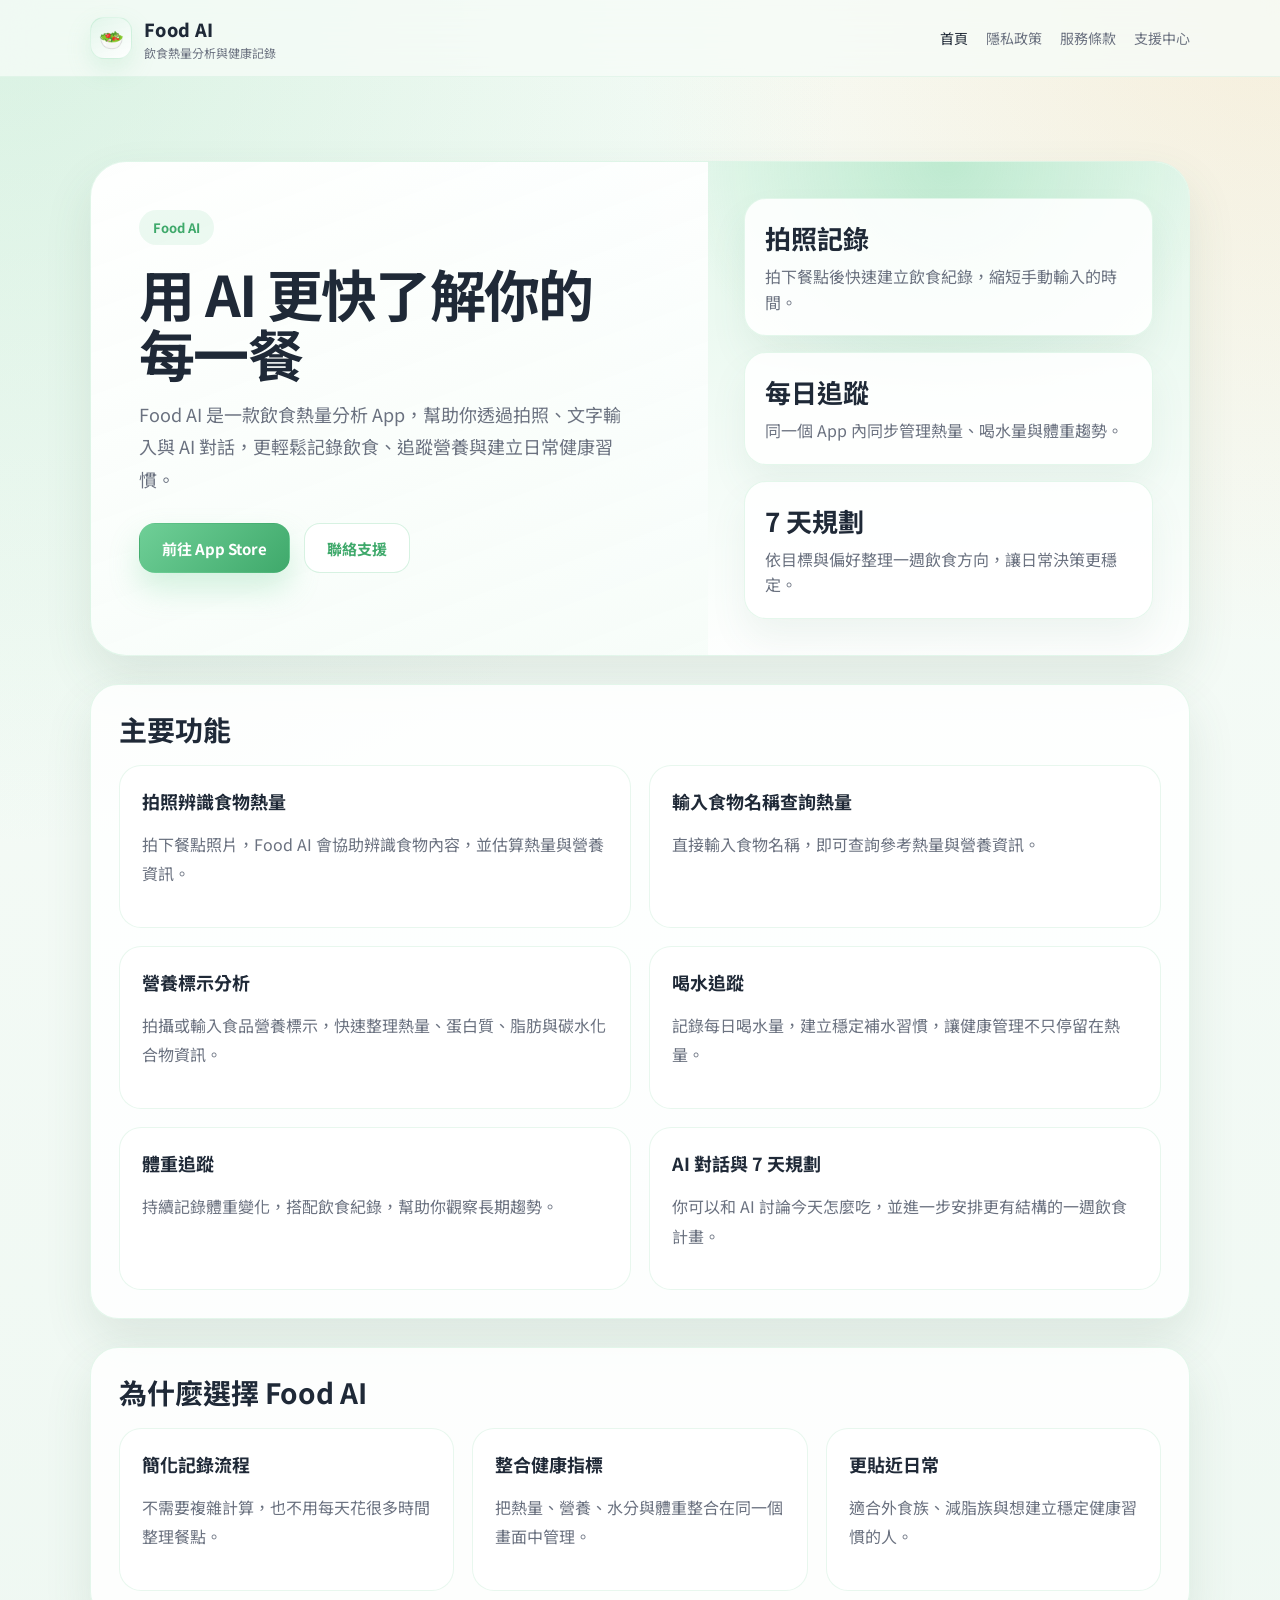
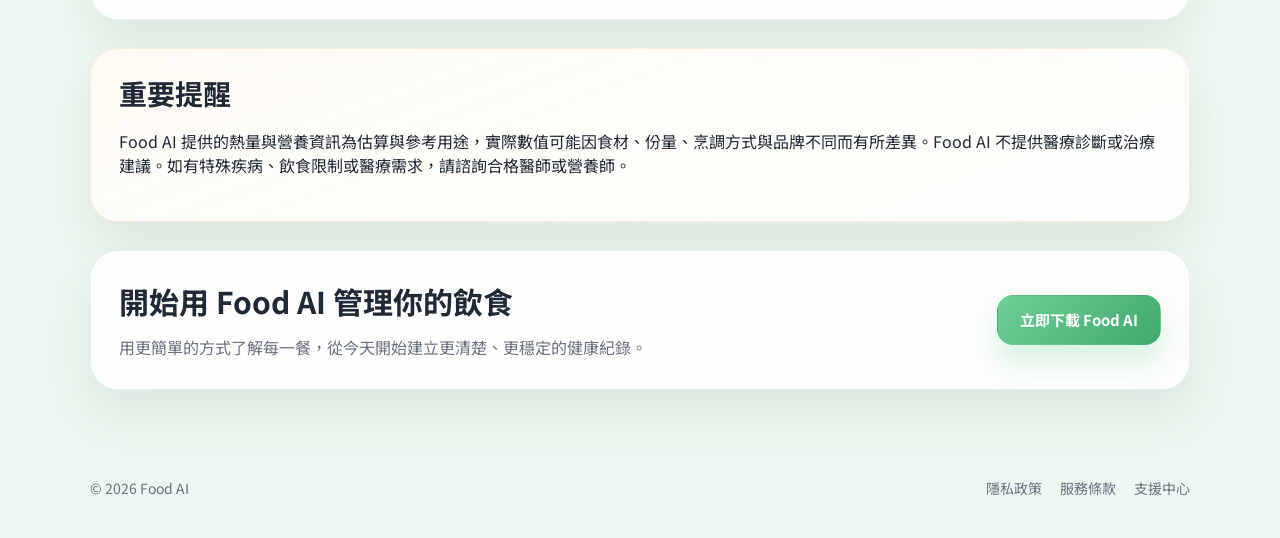
==== index.html @ 4ee3cf08 "Add initial Food AI site pages with support contact" ====
<!DOCTYPE html>
<html lang="zh-Hant">
  <head>
    <meta charset="UTF-8" />
    <meta name="viewport" content="width=device-width, initial-scale=1.0" />
    <title>Food AI | 用 AI 更快了解你的每一餐</title>
    <meta
      name="description"
      content="Food AI 幫你透過拍照、文字輸入與 AI 對話，更快記錄飲食、追蹤熱量、營養、水分與體重。"
    />
    <link rel="preconnect" href="https://fonts.googleapis.com" />
    <link rel="preconnect" href="https://fonts.gstatic.com" crossorigin />
    <link
      href="https://fonts.googleapis.com/css2?family=Noto+Sans+TC:wght@400;500;700;800&display=swap"
      rel="stylesheet"
    />
    <link rel="stylesheet" href="./styles.css" />
  </head>
  <body>
    <div class="site-shell">
      <header class="topbar">
        <div class="topbar-inner">
          <a class="brand" href="./index.html">
            <span class="brand-mark">🥗</span>
            <span class="brand-copy">
              <span class="brand-title">Food AI</span>
              <span class="brand-subtitle">飲食熱量分析與健康記錄</span>
            </span>
          </a>
          <nav class="nav">
            <a class="active" href="./index.html">首頁</a>
            <a href="./privacy.html">隱私政策</a>
            <a href="./terms.html">服務條款</a>
            <a href="./support.html">支援中心</a>
          </nav>
        </div>
      </header>

      <main class="page-main">
        <section class="section hero">
          <div class="hero-card">
            <div class="hero-copy">
              <span class="eyebrow">Food AI</span>
              <h1>用 AI 更快了解你的每一餐</h1>
              <p class="lead">
                Food AI 是一款飲食熱量分析 App，幫助你透過拍照、文字輸入與 AI
                對話，更輕鬆記錄飲食、追蹤營養與建立日常健康習慣。
              </p>
              <div class="hero-actions">
                <a class="button button-primary" href="#"
                  >前往 App Store</a
                >
                <a class="button button-secondary" href="./support.html">聯絡支援</a>
              </div>
            </div>
            <div class="hero-side">
              <div class="stat-stack">
                <div class="stat-card">
                  <strong>拍照記錄</strong>
                  <span>拍下餐點後快速建立飲食紀錄，縮短手動輸入的時間。</span>
                </div>
                <div class="stat-card">
                  <strong>每日追蹤</strong>
                  <span>同一個 App 內同步管理熱量、喝水量與體重趨勢。</span>
                </div>
                <div class="stat-card">
                  <strong>7 天規劃</strong>
                  <span>依目標與偏好整理一週飲食方向，讓日常決策更穩定。</span>
                </div>
              </div>
            </div>
          </div>
        </section>

        <section class="section">
          <div class="section-card">
            <h2 class="section-heading">主要功能</h2>
            <div class="grid grid-features">
              <article class="feature-card">
                <h3>拍照辨識食物熱量</h3>
                <p>拍下餐點照片，Food AI 會協助辨識食物內容，並估算熱量與營養資訊。</p>
              </article>
              <article class="feature-card">
                <h3>輸入食物名稱查詢熱量</h3>
                <p>直接輸入食物名稱，即可查詢參考熱量與營養資訊。</p>
              </article>
              <article class="feature-card">
                <h3>營養標示分析</h3>
                <p>拍攝或輸入食品營養標示，快速整理熱量、蛋白質、脂肪與碳水化合物資訊。</p>
              </article>
              <article class="feature-card">
                <h3>喝水追蹤</h3>
                <p>記錄每日喝水量，建立穩定補水習慣，讓健康管理不只停留在熱量。</p>
              </article>
              <article class="feature-card">
                <h3>體重追蹤</h3>
                <p>持續記錄體重變化，搭配飲食紀錄，幫助你觀察長期趨勢。</p>
              </article>
              <article class="feature-card">
                <h3>AI 對話與 7 天規劃</h3>
                <p>你可以和 AI 討論今天怎麼吃，並進一步安排更有結構的一週飲食計畫。</p>
              </article>
            </div>
          </div>
        </section>

        <section class="section">
          <div class="section-card">
            <h2 class="section-heading">為什麼選擇 Food AI</h2>
            <div class="grid grid-highlights">
              <article class="highlight-card">
                <h3>簡化記錄流程</h3>
                <p>不需要複雜計算，也不用每天花很多時間整理餐點。</p>
              </article>
              <article class="highlight-card">
                <h3>整合健康指標</h3>
                <p>把熱量、營養、水分與體重整合在同一個畫面中管理。</p>
              </article>
              <article class="highlight-card">
                <h3>更貼近日常</h3>
                <p>適合外食族、減脂族與想建立穩定健康習慣的人。</p>
              </article>
            </div>
          </div>
        </section>

        <section class="section">
          <div class="section-card note-card">
            <h2 class="section-heading">重要提醒</h2>
            <p>
              Food AI
              提供的熱量與營養資訊為估算與參考用途，實際數值可能因食材、份量、烹調方式與品牌不同而有所差異。Food
              AI 不提供醫療診斷或治療建議。如有特殊疾病、飲食限制或醫療需求，請諮詢合格醫師或營養師。
            </p>
          </div>
        </section>

        <section class="section">
          <div class="section-card cta-card">
            <div class="cta-copy">
              <h2>開始用 Food AI 管理你的飲食</h2>
              <p>用更簡單的方式了解每一餐，從今天開始建立更清楚、更穩定的健康紀錄。</p>
            </div>
            <a class="button button-primary" href="#"
              >立即下載 Food AI</a
            >
          </div>
        </section>
      </main>

      <footer class="footer">
        <div class="footer-inner">
          <div>© 2026 Food AI</div>
          <div class="footer-links">
            <a href="./privacy.html">隱私政策</a>
            <a href="./terms.html">服務條款</a>
            <a href="./support.html">支援中心</a>
          </div>
        </div>
      </footer>
    </div>
  </body>
</html>
---- styles.css ----
:root {
  --bg: #f5faf7;
  --surface: rgba(255, 255, 255, 0.86);
  --surface-strong: #ffffff;
  --text: #1f2937;
  --muted: #6b7280;
  --line: rgba(111, 207, 151, 0.24);
  --primary: #6fcf97;
  --primary-deep: #3fa96b;
  --primary-soft: #dff5e7;
  --accent: #f2b35d;
  --shadow: 0 22px 48px rgba(64, 108, 85, 0.12);
  --radius-lg: 28px;
  --radius-md: 18px;
  --radius-sm: 12px;
  --max-width: 1100px;
}

* {
  box-sizing: border-box;
}

html {
  scroll-behavior: smooth;
}

body {
  margin: 0;
  color: var(--text);
  font-family: "Noto Sans TC", "PingFang TC", "Microsoft JhengHei", sans-serif;
  background:
    radial-gradient(circle at top left, rgba(111, 207, 151, 0.22), transparent 34%),
    radial-gradient(circle at top right, rgba(242, 179, 93, 0.18), transparent 26%),
    linear-gradient(180deg, #f7fcf8 0%, #edf7f1 100%);
}

a {
  color: inherit;
  text-decoration: none;
}

img {
  max-width: 100%;
}

.site-shell {
  min-height: 100vh;
}

.topbar {
  position: sticky;
  top: 0;
  z-index: 10;
  backdrop-filter: blur(18px);
  background: rgba(247, 252, 248, 0.78);
  border-bottom: 1px solid rgba(111, 207, 151, 0.12);
}

.topbar-inner,
.section,
.footer-inner {
  width: min(calc(100% - 32px), var(--max-width));
  margin: 0 auto;
}

.topbar-inner {
  display: flex;
  align-items: center;
  justify-content: space-between;
  gap: 20px;
  min-height: 76px;
}

.brand {
  display: inline-flex;
  align-items: center;
  gap: 12px;
}

.brand-mark {
  width: 42px;
  height: 42px;
  border-radius: 14px;
  display: grid;
  place-items: center;
  background:
    linear-gradient(145deg, rgba(111, 207, 151, 0.2), rgba(255, 255, 255, 0.95)),
    var(--surface-strong);
  border: 1px solid rgba(111, 207, 151, 0.2);
  box-shadow: 0 10px 24px rgba(111, 207, 151, 0.18);
  font-size: 20px;
}

.brand-copy {
  display: flex;
  flex-direction: column;
  gap: 2px;
}

.brand-title {
  font-size: 18px;
  font-weight: 800;
  letter-spacing: 0.02em;
}

.brand-subtitle {
  font-size: 12px;
  color: var(--muted);
}

.nav {
  display: flex;
  align-items: center;
  gap: 18px;
  flex-wrap: wrap;
}

.nav a {
  font-size: 14px;
  color: var(--muted);
}

.nav a.active,
.nav a:hover {
  color: var(--text);
}

.page-main {
  padding: 40px 0 64px;
}

.hero {
  padding-top: 16px;
}

.hero-card {
  display: grid;
  grid-template-columns: 1.1fr 0.9fr;
  gap: 28px;
  background: linear-gradient(160deg, rgba(255, 255, 255, 0.96), rgba(245, 252, 248, 0.88));
  border: 1px solid rgba(111, 207, 151, 0.18);
  border-radius: 36px;
  box-shadow: var(--shadow);
  overflow: hidden;
}

.hero-copy {
  padding: 48px 48px 44px;
}

.eyebrow {
  display: inline-flex;
  align-items: center;
  gap: 8px;
  padding: 8px 14px;
  border-radius: 999px;
  background: rgba(111, 207, 151, 0.12);
  color: var(--primary-deep);
  font-size: 13px;
  font-weight: 700;
}

.hero h1,
.page-title {
  margin: 18px 0 14px;
  font-size: clamp(36px, 5vw, 56px);
  line-height: 1.08;
  letter-spacing: -0.03em;
}

.hero p.lead,
.page-subtitle {
  margin: 0;
  font-size: 18px;
  line-height: 1.8;
  color: var(--muted);
}

.hero-actions {
  margin-top: 28px;
  display: flex;
  flex-wrap: wrap;
  gap: 14px;
}

.button {
  display: inline-flex;
  align-items: center;
  justify-content: center;
  gap: 8px;
  min-height: 50px;
  padding: 0 22px;
  border-radius: 16px;
  font-size: 15px;
  font-weight: 700;
  border: 1px solid transparent;
  transition: transform 0.18s ease, box-shadow 0.18s ease, border-color 0.18s ease;
}

.button:hover {
  transform: translateY(-1px);
}

.button-primary {
  color: #fff;
  background: linear-gradient(135deg, var(--primary), var(--primary-deep));
  box-shadow: 0 16px 30px rgba(111, 207, 151, 0.28);
}

.button-secondary {
  color: var(--primary-deep);
  background: rgba(255, 255, 255, 0.9);
  border-color: rgba(111, 207, 151, 0.28);
}

.hero-side {
  position: relative;
  min-height: 100%;
  padding: 36px;
  background:
    radial-gradient(circle at top, rgba(111, 207, 151, 0.32), transparent 48%),
    linear-gradient(180deg, rgba(225, 246, 233, 0.92), rgba(255, 255, 255, 0.8));
}

.stat-stack {
  display: grid;
  gap: 16px;
  height: 100%;
  align-content: center;
}

.stat-card {
  background: rgba(255, 255, 255, 0.88);
  border: 1px solid rgba(111, 207, 151, 0.18);
  border-radius: 22px;
  padding: 20px;
  box-shadow: 0 20px 36px rgba(79, 124, 98, 0.08);
}

.stat-card strong {
  display: block;
  font-size: 26px;
  margin-bottom: 8px;
}

.stat-card span {
  display: block;
  color: var(--muted);
  line-height: 1.6;
}

.section {
  margin-top: 28px;
}

.section-card,
.content-card {
  padding: 28px;
  border-radius: var(--radius-lg);
  background: rgba(255, 255, 255, 0.84);
  border: 1px solid rgba(111, 207, 151, 0.18);
  box-shadow: var(--shadow);
}

.section-heading {
  margin: 0 0 18px;
  font-size: 28px;
  line-height: 1.2;
}

.grid {
  display: grid;
  gap: 18px;
}

.grid-features {
  grid-template-columns: repeat(2, minmax(0, 1fr));
}

.grid-highlights {
  grid-template-columns: repeat(3, minmax(0, 1fr));
}

.feature-card,
.highlight-card {
  padding: 22px;
  background: rgba(255, 255, 255, 0.9);
  border: 1px solid rgba(111, 207, 151, 0.16);
  border-radius: 22px;
}

.feature-card h3,
.highlight-card h3 {
  margin: 0 0 10px;
  font-size: 18px;
}

.feature-card p,
.highlight-card p,
.content-card p,
.content-card li {
  color: var(--muted);
  line-height: 1.85;
}

.note-card {
  background: linear-gradient(160deg, rgba(255, 251, 244, 0.96), rgba(255, 255, 255, 0.88));
  border-color: rgba(242, 179, 93, 0.2);
}

.cta-card {
  display: flex;
  align-items: center;
  justify-content: space-between;
  gap: 20px;
}

.cta-copy h2 {
  margin: 0 0 10px;
  font-size: 30px;
}

.cta-copy p {
  margin: 0;
  color: var(--muted);
  line-height: 1.8;
}

.page-header {
  padding: 8px 0 6px;
}

.content-card h2 {
  margin: 0 0 12px;
  font-size: 24px;
}

.content-card h3 {
  margin: 26px 0 8px;
  font-size: 18px;
}

.content-card ul,
.content-card ol {
  margin: 0;
  padding-left: 22px;
}

.contact-list {
  display: grid;
  gap: 12px;
  margin-top: 16px;
}

.contact-item {
  padding: 18px 20px;
  border-radius: 18px;
  background: rgba(111, 207, 151, 0.08);
  border: 1px solid rgba(111, 207, 151, 0.16);
}

.faq-item + .faq-item {
  margin-top: 24px;
  padding-top: 24px;
  border-top: 1px solid rgba(111, 207, 151, 0.14);
}

.footer {
  padding: 24px 0 40px;
}

.footer-inner {
  display: flex;
  align-items: center;
  justify-content: space-between;
  gap: 18px;
  color: var(--muted);
  font-size: 14px;
}

.footer-links {
  display: flex;
  gap: 18px;
  flex-wrap: wrap;
}

@media (max-width: 900px) {
  .hero-card,
  .grid-highlights,
  .cta-card {
    grid-template-columns: 1fr;
  }

  .hero-copy,
  .hero-side {
    padding: 32px 24px;
  }

  .cta-card {
    align-items: flex-start;
  }
}

@media (max-width: 720px) {
  .topbar-inner {
    min-height: 72px;
    align-items: flex-start;
    padding-top: 14px;
    padding-bottom: 14px;
    flex-direction: column;
  }

  .nav {
    gap: 14px;
  }

  .grid-features {
    grid-template-columns: 1fr;
  }

  .section-card,
  .content-card {
    padding: 22px;
    border-radius: 24px;
  }

  .hero h1,
  .page-title {
    font-size: 34px;
  }

  .hero p.lead,
  .page-subtitle {
    font-size: 16px;
  }

  .footer-inner {
    flex-direction: column;
    align-items: flex-start;
  }
}
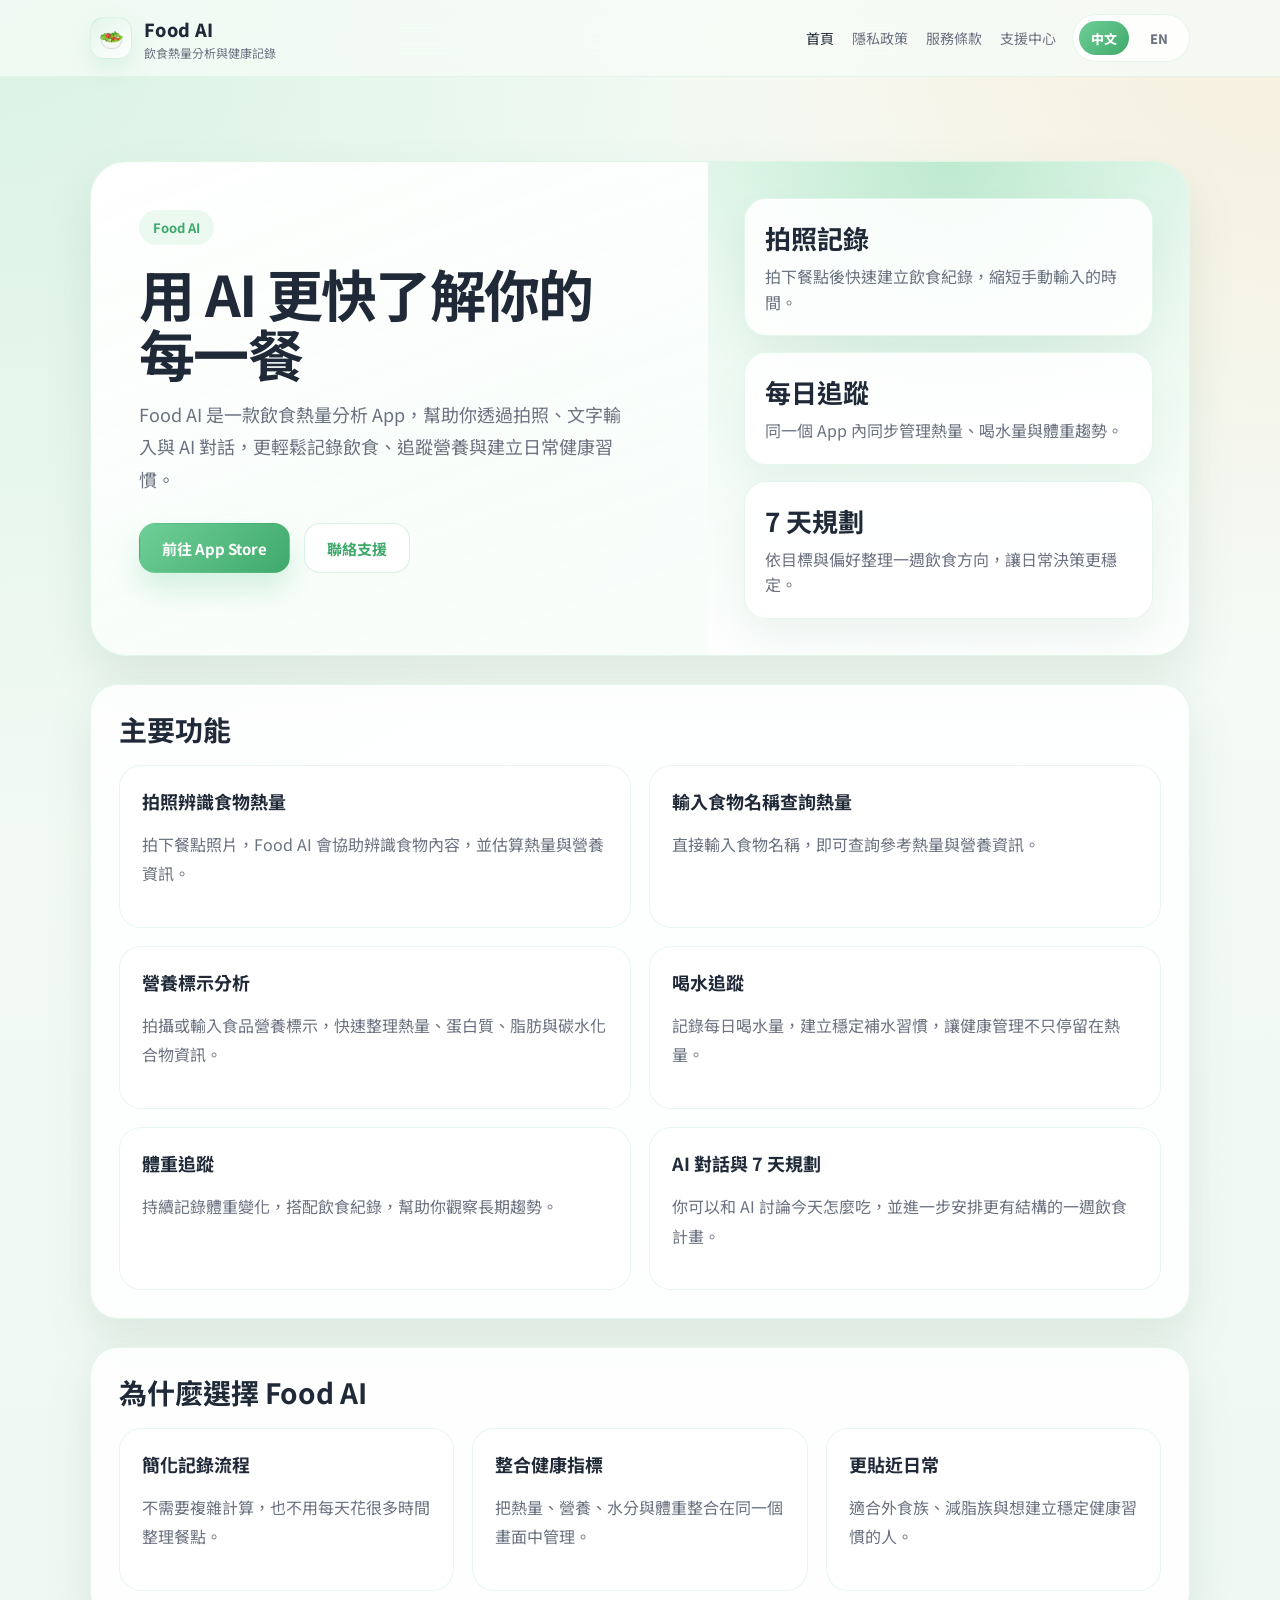
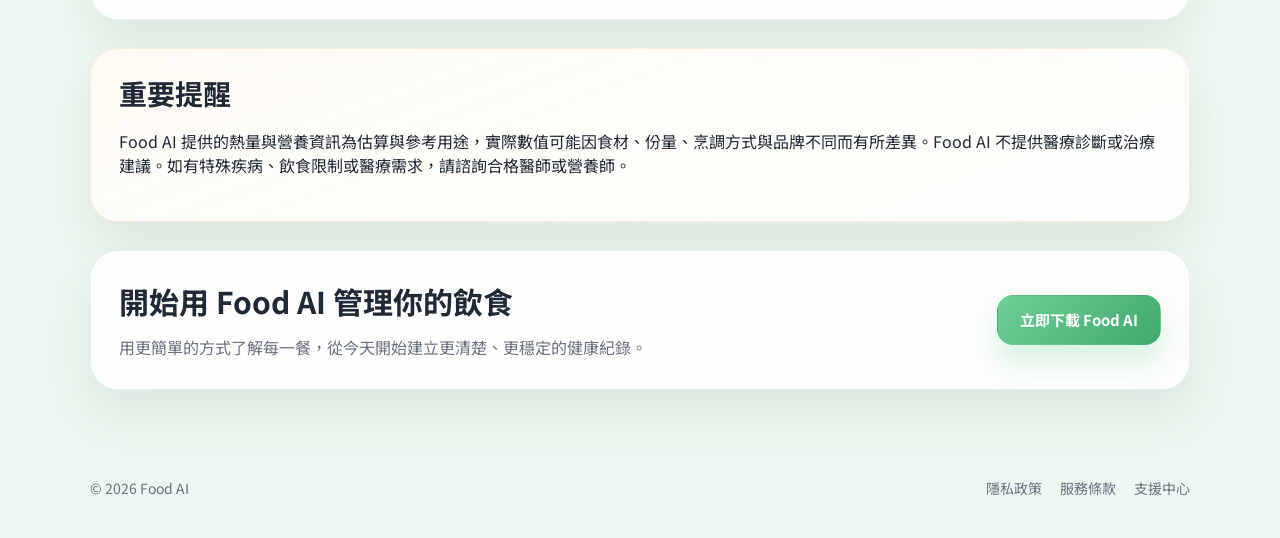
==== commit dde874b1: "Add bilingual website skeleton for Chinese and English" ====
--- a/index.html
+++ b/index.html
@@ -27,12 +27,18 @@
               <span class="brand-subtitle">飲食熱量分析與健康記錄</span>
             </span>
           </a>
-          <nav class="nav">
-            <a class="active" href="./index.html">首頁</a>
-            <a href="./privacy.html">隱私政策</a>
-            <a href="./terms.html">服務條款</a>
-            <a href="./support.html">支援中心</a>
-          </nav>
+          <div class="topbar-right">
+            <nav class="nav">
+              <a class="active" href="./index.html">首頁</a>
+              <a href="./privacy.html">隱私政策</a>
+              <a href="./terms.html">服務條款</a>
+              <a href="./support.html">支援中心</a>
+            </nav>
+            <div class="lang-switch" aria-label="Language switcher">
+              <a class="active" href="./index.html">中文</a>
+              <a href="./en/index.html">EN</a>
+            </div>
+          </div>
         </div>
       </header>
 
--- a/styles.css
+++ b/styles.css
@@ -9,6 +9,7 @@
   --primary-deep: #3fa96b;
   --primary-soft: #dff5e7;
   --accent: #f2b35d;
+  --accent-soft: #fff5e6;
   --shadow: 0 22px 48px rgba(64, 108, 85, 0.12);
   --radius-lg: 28px;
   --radius-md: 18px;
@@ -50,7 +51,7 @@
 .topbar {
   position: sticky;
   top: 0;
-  z-index: 10;
+  z-index: 20;
   backdrop-filter: blur(18px);
   background: rgba(247, 252, 248, 0.78);
   border-bottom: 1px solid rgba(111, 207, 151, 0.12);
@@ -115,6 +116,14 @@
   flex-wrap: wrap;
 }
 
+.topbar-right {
+  display: flex;
+  align-items: center;
+  gap: 16px;
+  flex-wrap: wrap;
+  justify-content: flex-end;
+}
+
 .nav a {
   font-size: 14px;
   color: var(--muted);
@@ -123,6 +132,35 @@
 .nav a.active,
 .nav a:hover {
   color: var(--text);
+}
+
+.lang-switch {
+  display: inline-flex;
+  align-items: center;
+  gap: 6px;
+  padding: 6px;
+  border-radius: 999px;
+  background: rgba(255, 255, 255, 0.86);
+  border: 1px solid rgba(111, 207, 151, 0.18);
+}
+
+.lang-switch a {
+  min-width: 48px;
+  min-height: 34px;
+  padding: 0 12px;
+  border-radius: 999px;
+  display: inline-flex;
+  align-items: center;
+  justify-content: center;
+  font-size: 13px;
+  font-weight: 800;
+  color: var(--muted);
+}
+
+.lang-switch a.active,
+.lang-switch a:hover {
+  color: #fff;
+  background: linear-gradient(135deg, var(--primary), var(--primary-deep));
 }
 
 .page-main {
@@ -213,6 +251,12 @@
   border-color: rgba(111, 207, 151, 0.28);
 }
 
+.button-soft {
+  color: var(--text);
+  background: rgba(255, 255, 255, 0.72);
+  border-color: rgba(111, 207, 151, 0.18);
+}
+
 .hero-side {
   position: relative;
   min-height: 100%;
@@ -254,12 +298,22 @@
 }
 
 .section-card,
-.content-card {
-  padding: 28px;
+.content-card,
+.content-panel,
+.sticky-panel,
+.highlight-panel,
+.summary-card,
+.action-card,
+.faq-panel {
   border-radius: var(--radius-lg);
   background: rgba(255, 255, 255, 0.84);
   border: 1px solid rgba(111, 207, 151, 0.18);
   box-shadow: var(--shadow);
+}
+
+.section-card,
+.content-card {
+  padding: 28px;
 }
 
 .section-heading {
@@ -298,7 +352,13 @@
 .feature-card p,
 .highlight-card p,
 .content-card p,
-.content-card li {
+.content-card li,
+.content-panel p,
+.content-panel li,
+.highlight-panel p,
+.action-card p,
+.sticky-panel p,
+.support-note p {
   color: var(--muted);
   line-height: 1.85;
 }
@@ -330,18 +390,22 @@
   padding: 8px 0 6px;
 }
 
-.content-card h2 {
+.content-card h2,
+.content-panel h2 {
   margin: 0 0 12px;
   font-size: 24px;
 }
 
-.content-card h3 {
-  margin: 26px 0 8px;
+.content-card h3,
+.content-panel h3 {
+  margin: 22px 0 8px;
   font-size: 18px;
 }
 
 .content-card ul,
-.content-card ol {
+.content-card ol,
+.content-panel ul,
+.content-panel ol {
   margin: 0;
   padding-left: 22px;
 }
@@ -384,10 +448,286 @@
   flex-wrap: wrap;
 }
 
+.page-hero-card {
+  display: grid;
+  grid-template-columns: 1.15fr 0.85fr;
+  gap: 22px;
+  padding: 32px;
+  border-radius: 34px;
+  background: linear-gradient(160deg, rgba(255, 255, 255, 0.95), rgba(238, 249, 243, 0.92));
+  border: 1px solid rgba(111, 207, 151, 0.18);
+  box-shadow: var(--shadow);
+}
+
+.page-hero-main {
+  display: flex;
+  flex-direction: column;
+  gap: 14px;
+}
+
+.page-hero-side {
+  display: grid;
+  gap: 14px;
+  align-content: start;
+}
+
+.hero-meta-row {
+  display: flex;
+  flex-wrap: wrap;
+  gap: 10px;
+}
+
+.summary-pill,
+.hero-meta-pill,
+.chip {
+  display: inline-flex;
+  align-items: center;
+  gap: 8px;
+  min-height: 36px;
+  padding: 0 14px;
+  border-radius: 999px;
+  background: rgba(255, 255, 255, 0.86);
+  border: 1px solid rgba(111, 207, 151, 0.16);
+  color: var(--text);
+  font-size: 13px;
+  font-weight: 700;
+}
+
+.summary-card {
+  padding: 18px 18px 16px;
+}
+
+.summary-card strong {
+  display: block;
+  font-size: 17px;
+  margin-bottom: 8px;
+}
+
+.summary-card p {
+  margin: 0;
+  color: var(--muted);
+  line-height: 1.65;
+}
+
+.summary-card.is-accent {
+  background: linear-gradient(160deg, rgba(255, 246, 231, 0.92), rgba(255, 255, 255, 0.9));
+  border-color: rgba(242, 179, 93, 0.24);
+}
+
+.summary-card.is-soft {
+  background: linear-gradient(160deg, rgba(223, 245, 231, 0.74), rgba(255, 255, 255, 0.92));
+}
+
+.summary-grid {
+  display: grid;
+  grid-template-columns: repeat(3, minmax(0, 1fr));
+  gap: 16px;
+}
+
+.legal-shell {
+  display: grid;
+  grid-template-columns: 300px minmax(0, 1fr);
+  gap: 20px;
+  align-items: start;
+}
+
+.sticky-panel {
+  position: sticky;
+  top: 98px;
+  padding: 20px;
+}
+
+.sticky-panel h2,
+.content-panel h2,
+.highlight-panel h2,
+.faq-panel h2 {
+  margin: 0 0 10px;
+  font-size: 22px;
+}
+
+.toc-list {
+  display: grid;
+  gap: 10px;
+  margin-top: 14px;
+}
+
+.toc-list a {
+  padding: 12px 14px;
+  border-radius: 14px;
+  background: rgba(111, 207, 151, 0.08);
+  border: 1px solid rgba(111, 207, 151, 0.14);
+  color: var(--muted);
+  font-size: 14px;
+  font-weight: 700;
+}
+
+.toc-list a:hover {
+  color: var(--text);
+  background: rgba(111, 207, 151, 0.14);
+}
+
+.content-stack {
+  display: grid;
+  gap: 18px;
+}
+
+.content-panel,
+.highlight-panel,
+.faq-panel {
+  padding: 24px;
+}
+
+.panel-header {
+  display: flex;
+  align-items: center;
+  justify-content: space-between;
+  gap: 14px;
+  margin-bottom: 16px;
+}
+
+.panel-header p,
+.support-note p,
+.intro-copy p {
+  margin: 0;
+}
+
+.chip-row {
+  display: flex;
+  flex-wrap: wrap;
+  gap: 10px;
+}
+
+.support-grid,
+.support-actions {
+  display: grid;
+  gap: 18px;
+}
+
+.support-actions {
+  grid-template-columns: repeat(3, minmax(0, 1fr));
+}
+
+.support-grid {
+  grid-template-columns: 1.1fr 0.9fr;
+}
+
+.action-card {
+  padding: 22px;
+}
+
+.action-card h3 {
+  margin: 0 0 10px;
+  font-size: 20px;
+}
+
+.action-card .button {
+  margin-top: 16px;
+}
+
+.action-card .eyebrow {
+  margin-bottom: 14px;
+}
+
+.support-note,
+.warning-panel {
+  padding: 24px;
+  border-radius: 22px;
+}
+
+.support-note {
+  background: rgba(111, 207, 151, 0.08);
+  border: 1px dashed rgba(111, 207, 151, 0.28);
+}
+
+.warning-panel {
+  background: linear-gradient(160deg, rgba(255, 247, 235, 0.96), rgba(255, 255, 255, 0.92));
+  border: 1px solid rgba(242, 179, 93, 0.22);
+}
+
+.warning-panel h2 {
+  margin: 0 0 10px;
+  font-size: 22px;
+}
+
+.checklist {
+  display: grid;
+  gap: 12px;
+  margin-top: 14px;
+}
+
+.checklist-item {
+  padding: 14px 16px;
+  border-radius: 16px;
+  background: rgba(111, 207, 151, 0.08);
+  border: 1px solid rgba(111, 207, 151, 0.12);
+  color: var(--text);
+  font-weight: 600;
+}
+
+.faq-accordion {
+  display: grid;
+  gap: 12px;
+}
+
+.faq-entry {
+  border-radius: 18px;
+  background: rgba(255, 255, 255, 0.86);
+  border: 1px solid rgba(111, 207, 151, 0.12);
+  overflow: hidden;
+}
+
+.faq-entry summary {
+  list-style: none;
+  cursor: pointer;
+  padding: 18px 20px;
+  font-size: 16px;
+  font-weight: 700;
+  display: flex;
+  align-items: center;
+  justify-content: space-between;
+  gap: 16px;
+}
+
+.faq-entry summary::-webkit-details-marker {
+  display: none;
+}
+
+.faq-entry summary::after {
+  content: "+";
+  color: var(--primary-deep);
+  font-size: 24px;
+  line-height: 1;
+}
+
+.faq-entry[open] summary::after {
+  content: "−";
+}
+
+.faq-entry .faq-body {
+  padding: 0 20px 18px;
+  color: var(--muted);
+  line-height: 1.85;
+}
+
+.faq-entry .faq-body p {
+  margin: 0;
+}
+
+.inline-link {
+  color: var(--primary-deep);
+  text-decoration: underline;
+  text-underline-offset: 3px;
+}
+
 @media (max-width: 900px) {
   .hero-card,
   .grid-highlights,
-  .cta-card {
+  .cta-card,
+  .page-hero-card,
+  .summary-grid,
+  .support-actions,
+  .support-grid,
+  .legal-shell {
     grid-template-columns: 1fr;
   }
 
@@ -398,6 +738,10 @@
 
   .cta-card {
     align-items: flex-start;
+  }
+
+  .sticky-panel {
+    position: static;
   }
 }
 
@@ -414,12 +758,23 @@
     gap: 14px;
   }
 
+  .topbar-right {
+    width: 100%;
+    align-items: flex-start;
+    justify-content: flex-start;
+  }
+
   .grid-features {
     grid-template-columns: 1fr;
   }
 
   .section-card,
-  .content-card {
+  .content-card,
+  .content-panel,
+  .highlight-panel,
+  .sticky-panel,
+  .page-hero-card,
+  .faq-panel {
     padding: 22px;
     border-radius: 24px;
   }
@@ -438,4 +793,9 @@
     flex-direction: column;
     align-items: flex-start;
   }
-}
+
+  .panel-header {
+    flex-direction: column;
+    align-items: flex-start;
+  }
+}
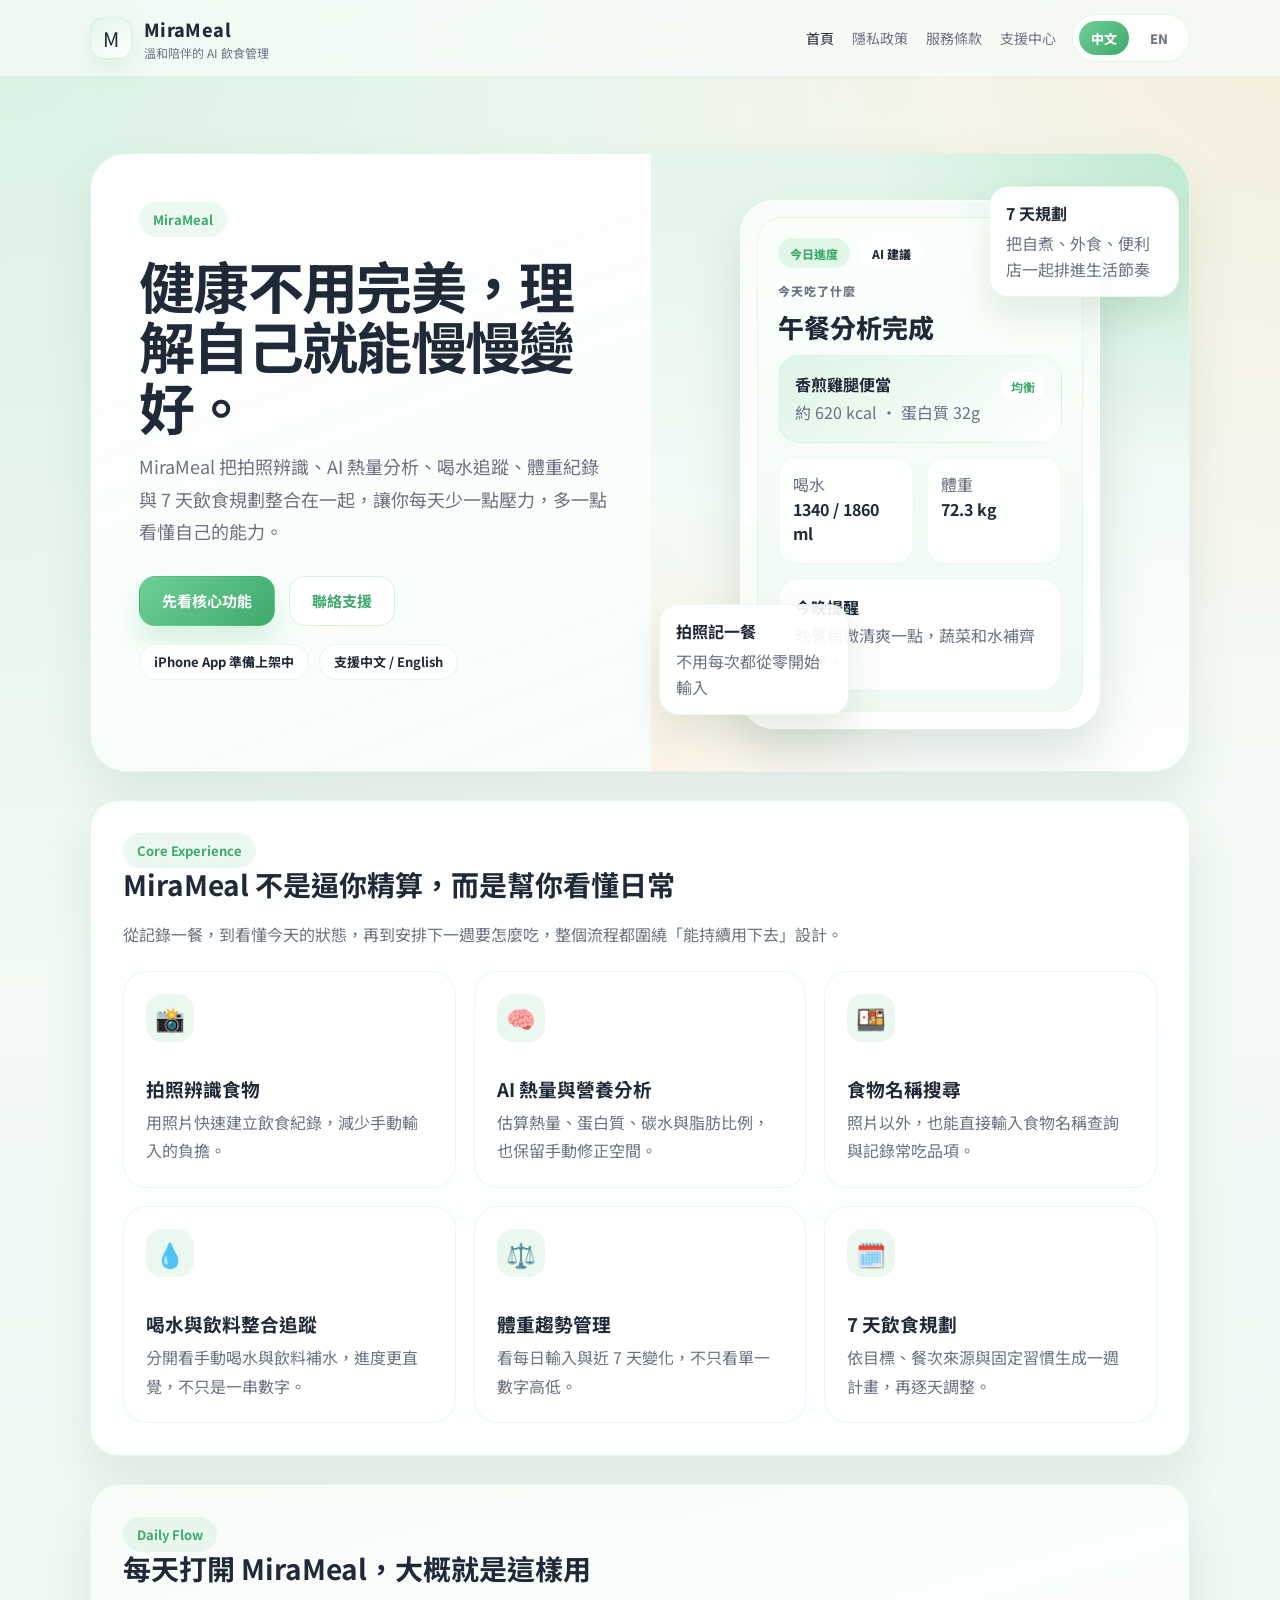
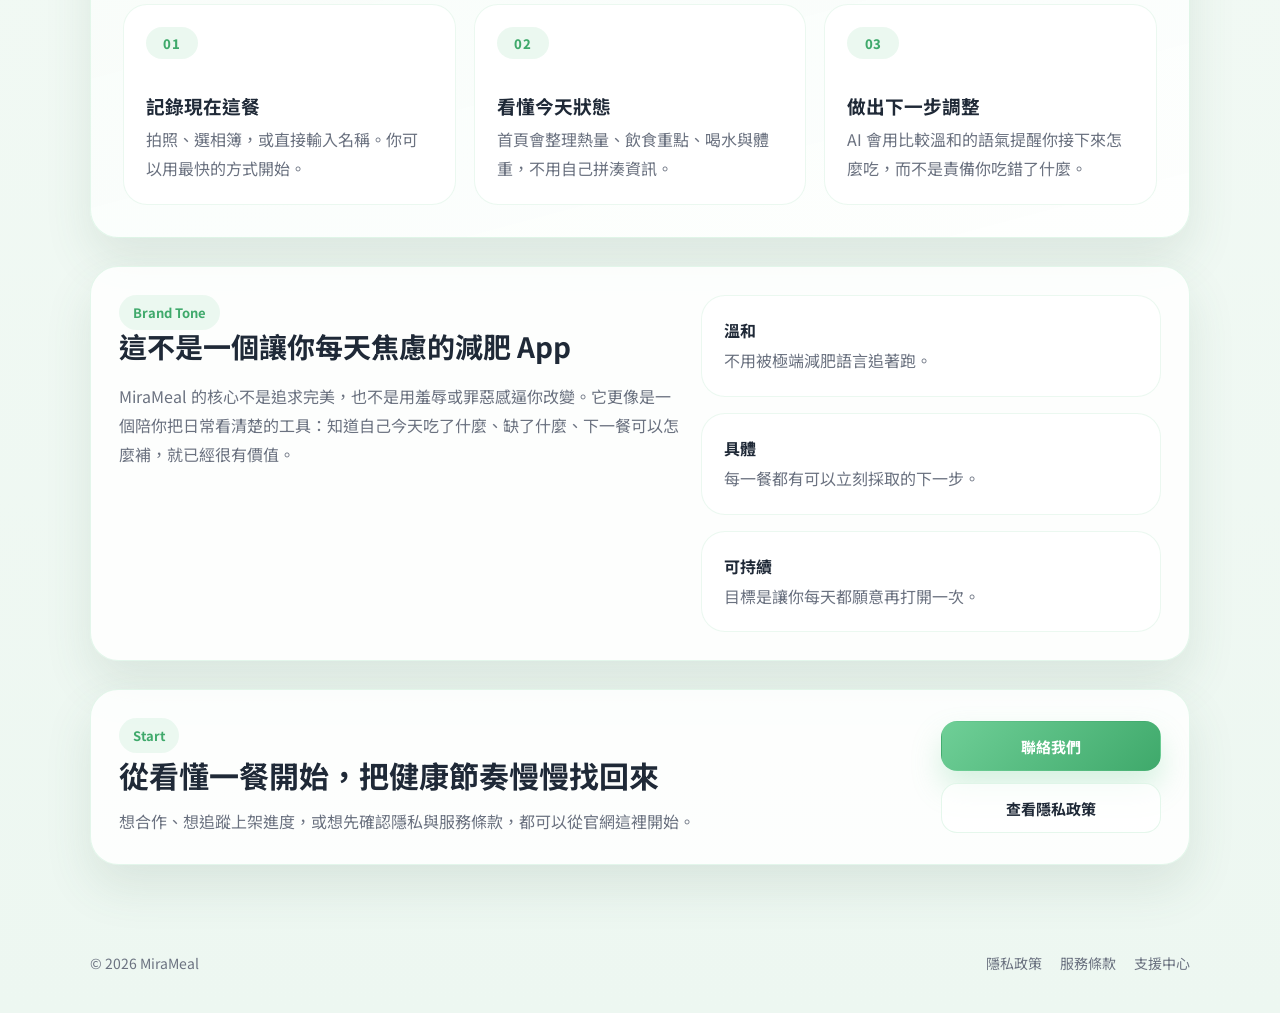
==== commit f34554c0: "Refresh MiraMeal homepage and align site branding" ====
--- a/index.html
+++ b/index.html
@@ -1,12 +1,12 @@
-<!DOCTYPE html>
+﻿<!DOCTYPE html>
 <html lang="zh-Hant">
   <head>
     <meta charset="UTF-8" />
     <meta name="viewport" content="width=device-width, initial-scale=1.0" />
-    <title>Food AI | 用 AI 更快了解你的每一餐</title>
+    <title>MiraMeal | 用更溫和的方式理解每一餐</title>
     <meta
       name="description"
-      content="Food AI 幫你透過拍照、文字輸入與 AI 對話，更快記錄飲食、追蹤熱量、營養、水分與體重。"
+      content="MiraMeal 透過拍照、文字輸入與 AI 分析，幫你記錄飲食、追蹤喝水與體重，慢慢建立更穩定的健康節奏。"
     />
     <link rel="preconnect" href="https://fonts.googleapis.com" />
     <link rel="preconnect" href="https://fonts.gstatic.com" crossorigin />
@@ -21,10 +21,10 @@
       <header class="topbar">
         <div class="topbar-inner">
           <a class="brand" href="./index.html">
-            <span class="brand-mark">🥗</span>
+            <span class="brand-mark">M</span>
             <span class="brand-copy">
-              <span class="brand-title">Food AI</span>
-              <span class="brand-subtitle">飲食熱量分析與健康記錄</span>
+              <span class="brand-title">MiraMeal</span>
+              <span class="brand-subtitle">溫和陪伴的 AI 飲食管理</span>
             </span>
           </a>
           <div class="topbar-right">
@@ -43,120 +43,185 @@
       </header>
 
       <main class="page-main">
-        <section class="section hero">
-          <div class="hero-card">
-            <div class="hero-copy">
-              <span class="eyebrow">Food AI</span>
-              <h1>用 AI 更快了解你的每一餐</h1>
+        <section class="section hero hero-home">
+          <div class="hero-card hero-card-home">
+            <div class="hero-copy hero-copy-home">
+              <span class="eyebrow">MiraMeal</span>
+              <h1>健康不用完美，理解自己就能慢慢變好。</h1>
               <p class="lead">
-                Food AI 是一款飲食熱量分析 App，幫助你透過拍照、文字輸入與 AI
-                對話，更輕鬆記錄飲食、追蹤營養與建立日常健康習慣。
+                MiraMeal 把拍照辨識、AI 熱量分析、喝水追蹤、體重紀錄與 7 天飲食規劃整合在一起，讓你每天少一點壓力，多一點看懂自己的能力。
               </p>
               <div class="hero-actions">
-                <a class="button button-primary" href="#"
-                  >前往 App Store</a
-                >
+                <a class="button button-primary" href="#overview">先看核心功能</a>
                 <a class="button button-secondary" href="./support.html">聯絡支援</a>
               </div>
-            </div>
-            <div class="hero-side">
-              <div class="stat-stack">
-                <div class="stat-card">
-                  <strong>拍照記錄</strong>
-                  <span>拍下餐點後快速建立飲食紀錄，縮短手動輸入的時間。</span>
+              <div class="hero-inline-note">
+                <span class="summary-pill">iPhone App 準備上架中</span>
+                <span class="summary-pill">支援中文 / English</span>
+              </div>
+            </div>
+            <div class="hero-visual">
+              <div class="device-mockup">
+                <div class="device-screen">
+                  <div class="screen-badge-row">
+                    <span class="screen-badge">今日進度</span>
+                    <span class="screen-badge is-soft">AI 建議</span>
+                  </div>
+                  <div class="screen-kicker">今天吃了什麼</div>
+                  <div class="screen-title">午餐分析完成</div>
+                  <div class="screen-card is-primary">
+                    <div>
+                      <strong>香煎雞腿便當</strong>
+                      <span>約 620 kcal ・ 蛋白質 32g</span>
+                    </div>
+                    <b>均衡</b>
+                  </div>
+                  <div class="screen-grid">
+                    <div class="screen-mini-card">
+                      <span>喝水</span>
+                      <strong>1340 / 1860 ml</strong>
+                    </div>
+                    <div class="screen-mini-card">
+                      <span>體重</span>
+                      <strong>72.3 kg</strong>
+                    </div>
+                  </div>
+                  <div class="screen-card">
+                    <div>
+                      <strong>今晚提醒</strong>
+                      <span>晚餐稍微清爽一點，蔬菜和水補齊就好。</span>
+                    </div>
+                  </div>
                 </div>
-                <div class="stat-card">
-                  <strong>每日追蹤</strong>
-                  <span>同一個 App 內同步管理熱量、喝水量與體重趨勢。</span>
-                </div>
-                <div class="stat-card">
-                  <strong>7 天規劃</strong>
-                  <span>依目標與偏好整理一週飲食方向，讓日常決策更穩定。</span>
-                </div>
-              </div>
+              </div>
+              <div class="floating-note floating-note-left">
+                <strong>拍照記一餐</strong>
+                <span>不用每次都從零開始輸入</span>
+              </div>
+              <div class="floating-note floating-note-right">
+                <strong>7 天規劃</strong>
+                <span>把自煮、外食、便利店一起排進生活節奏</span>
+              </div>
+            </div>
+          </div>
+        </section>
+
+        <section class="section" id="overview">
+          <div class="section-card section-card-home">
+            <div class="section-intro">
+              <span class="eyebrow">Core Experience</span>
+              <h2 class="section-heading">MiraMeal 不是逼你精算，而是幫你看懂日常</h2>
+              <p>
+                從記錄一餐，到看懂今天的狀態，再到安排下一週要怎麼吃，整個流程都圍繞「能持續用下去」設計。
+              </p>
+            </div>
+            <div class="home-feature-grid">
+              <article class="home-feature-card">
+                <span class="home-feature-icon">📸</span>
+                <h3>拍照辨識食物</h3>
+                <p>用照片快速建立飲食紀錄，減少手動輸入的負擔。</p>
+              </article>
+              <article class="home-feature-card">
+                <span class="home-feature-icon">🧠</span>
+                <h3>AI 熱量與營養分析</h3>
+                <p>估算熱量、蛋白質、碳水與脂肪比例，也保留手動修正空間。</p>
+              </article>
+              <article class="home-feature-card">
+                <span class="home-feature-icon">🍱</span>
+                <h3>食物名稱搜尋</h3>
+                <p>照片以外，也能直接輸入食物名稱查詢與記錄常吃品項。</p>
+              </article>
+              <article class="home-feature-card">
+                <span class="home-feature-icon">💧</span>
+                <h3>喝水與飲料整合追蹤</h3>
+                <p>分開看手動喝水與飲料補水，進度更直覺，不只是一串數字。</p>
+              </article>
+              <article class="home-feature-card">
+                <span class="home-feature-icon">⚖️</span>
+                <h3>體重趨勢管理</h3>
+                <p>看每日輸入與近 7 天變化，不只看單一數字高低。</p>
+              </article>
+              <article class="home-feature-card">
+                <span class="home-feature-icon">🗓️</span>
+                <h3>7 天飲食規劃</h3>
+                <p>依目標、餐次來源與固定習慣生成一週計畫，再逐天調整。</p>
+              </article>
             </div>
           </div>
         </section>
 
         <section class="section">
-          <div class="section-card">
-            <h2 class="section-heading">主要功能</h2>
-            <div class="grid grid-features">
-              <article class="feature-card">
-                <h3>拍照辨識食物熱量</h3>
-                <p>拍下餐點照片，Food AI 會協助辨識食物內容，並估算熱量與營養資訊。</p>
-              </article>
-              <article class="feature-card">
-                <h3>輸入食物名稱查詢熱量</h3>
-                <p>直接輸入食物名稱，即可查詢參考熱量與營養資訊。</p>
-              </article>
-              <article class="feature-card">
-                <h3>營養標示分析</h3>
-                <p>拍攝或輸入食品營養標示，快速整理熱量、蛋白質、脂肪與碳水化合物資訊。</p>
-              </article>
-              <article class="feature-card">
-                <h3>喝水追蹤</h3>
-                <p>記錄每日喝水量，建立穩定補水習慣，讓健康管理不只停留在熱量。</p>
-              </article>
-              <article class="feature-card">
-                <h3>體重追蹤</h3>
-                <p>持續記錄體重變化，搭配飲食紀錄，幫助你觀察長期趨勢。</p>
-              </article>
-              <article class="feature-card">
-                <h3>AI 對話與 7 天規劃</h3>
-                <p>你可以和 AI 討論今天怎麼吃，並進一步安排更有結構的一週飲食計畫。</p>
+          <div class="section-card section-card-home is-soft-surface">
+            <div class="section-intro compact">
+              <span class="eyebrow">Daily Flow</span>
+              <h2 class="section-heading">每天打開 MiraMeal，大概就是這樣用</h2>
+            </div>
+            <div class="home-steps-grid">
+              <article class="home-step-card">
+                <span class="home-step-number">01</span>
+                <h3>記錄現在這餐</h3>
+                <p>拍照、選相簿，或直接輸入名稱。你可以用最快的方式開始。</p>
+              </article>
+              <article class="home-step-card">
+                <span class="home-step-number">02</span>
+                <h3>看懂今天狀態</h3>
+                <p>首頁會整理熱量、飲食重點、喝水與體重，不用自己拼湊資訊。</p>
+              </article>
+              <article class="home-step-card">
+                <span class="home-step-number">03</span>
+                <h3>做出下一步調整</h3>
+                <p>AI 會用比較溫和的語氣提醒你接下來怎麼吃，而不是責備你吃錯了什麼。</p>
               </article>
             </div>
           </div>
         </section>
 
         <section class="section">
-          <div class="section-card">
-            <h2 class="section-heading">為什麼選擇 Food AI</h2>
-            <div class="grid grid-highlights">
-              <article class="highlight-card">
-                <h3>簡化記錄流程</h3>
-                <p>不需要複雜計算，也不用每天花很多時間整理餐點。</p>
-              </article>
-              <article class="highlight-card">
-                <h3>整合健康指標</h3>
-                <p>把熱量、營養、水分與體重整合在同一個畫面中管理。</p>
-              </article>
-              <article class="highlight-card">
-                <h3>更貼近日常</h3>
-                <p>適合外食族、減脂族與想建立穩定健康習慣的人。</p>
-              </article>
+          <div class="section-card home-ethos-card">
+            <div class="home-ethos-copy">
+              <span class="eyebrow">Brand Tone</span>
+              <h2 class="section-heading">這不是一個讓你每天焦慮的減肥 App</h2>
+              <p>
+                MiraMeal 的核心不是追求完美，也不是用羞辱或罪惡感逼你改變。它更像是一個陪你把日常看清楚的工具：知道自己今天吃了什麼、缺了什麼、下一餐可以怎麼補，就已經很有價值。
+              </p>
+            </div>
+            <div class="ethos-points">
+              <div class="ethos-point">
+                <strong>溫和</strong>
+                <span>不用被極端減肥語言追著跑。</span>
+              </div>
+              <div class="ethos-point">
+                <strong>具體</strong>
+                <span>每一餐都有可以立刻採取的下一步。</span>
+              </div>
+              <div class="ethos-point">
+                <strong>可持續</strong>
+                <span>目標是讓你每天都願意再打開一次。</span>
+              </div>
             </div>
           </div>
         </section>
 
         <section class="section">
-          <div class="section-card note-card">
-            <h2 class="section-heading">重要提醒</h2>
-            <p>
-              Food AI
-              提供的熱量與營養資訊為估算與參考用途，實際數值可能因食材、份量、烹調方式與品牌不同而有所差異。Food
-              AI 不提供醫療診斷或治療建議。如有特殊疾病、飲食限制或醫療需求，請諮詢合格醫師或營養師。
-            </p>
-          </div>
-        </section>
-
-        <section class="section">
-          <div class="section-card cta-card">
+          <div class="section-card cta-card cta-card-home">
             <div class="cta-copy">
-              <h2>開始用 Food AI 管理你的飲食</h2>
-              <p>用更簡單的方式了解每一餐，從今天開始建立更清楚、更穩定的健康紀錄。</p>
-            </div>
-            <a class="button button-primary" href="#"
-              >立即下載 Food AI</a
-            >
+              <span class="eyebrow">Start</span>
+              <h2>從看懂一餐開始，把健康節奏慢慢找回來</h2>
+              <p>
+                想合作、想追蹤上架進度，或想先確認隱私與服務條款，都可以從官網這裡開始。
+              </p>
+            </div>
+            <div class="cta-actions-stack">
+              <a class="button button-primary" href="./support.html">聯絡我們</a>
+              <a class="button button-soft" href="./privacy.html">查看隱私政策</a>
+            </div>
           </div>
         </section>
       </main>
 
       <footer class="footer">
         <div class="footer-inner">
-          <div>© 2026 Food AI</div>
+          <div>© 2026 MiraMeal</div>
           <div class="footer-links">
             <a href="./privacy.html">隱私政策</a>
             <a href="./terms.html">服務條款</a>
@@ -167,3 +232,5 @@
     </div>
   </body>
 </html>
+
+
--- a/styles.css
+++ b/styles.css
@@ -799,3 +799,317 @@
     align-items: flex-start;
   }
 }
+
+.hero-home {
+  padding-top: 8px;
+}
+
+.hero-card-home {
+  grid-template-columns: 1.02fr 0.98fr;
+  gap: 0;
+}
+
+.hero-copy-home {
+  padding-right: 36px;
+}
+
+.hero-inline-note {
+  margin-top: 18px;
+  display: flex;
+  flex-wrap: wrap;
+  gap: 10px;
+}
+
+.hero-visual {
+  position: relative;
+  min-height: 100%;
+  padding: 38px 36px 42px;
+  background:
+    radial-gradient(circle at top right, rgba(111, 207, 151, 0.32), transparent 38%),
+    radial-gradient(circle at bottom left, rgba(242, 179, 93, 0.16), transparent 34%),
+    linear-gradient(180deg, rgba(227, 245, 234, 0.92), rgba(255, 255, 255, 0.82));
+}
+
+.device-mockup {
+  position: relative;
+  width: min(100%, 360px);
+  margin: 8px auto 0;
+  padding: 16px;
+  border-radius: 34px;
+  background: rgba(255, 255, 255, 0.68);
+  border: 1px solid rgba(255, 255, 255, 0.78);
+  box-shadow: 0 26px 50px rgba(65, 110, 87, 0.18);
+  backdrop-filter: blur(20px);
+}
+
+.device-screen {
+  display: grid;
+  gap: 14px;
+  padding: 20px;
+  border-radius: 26px;
+  background: linear-gradient(180deg, rgba(250, 255, 251, 0.96), rgba(239, 249, 243, 0.96));
+  border: 1px solid rgba(111, 207, 151, 0.14);
+}
+
+.screen-badge-row {
+  display: flex;
+  gap: 10px;
+  flex-wrap: wrap;
+}
+
+.screen-badge {
+  display: inline-flex;
+  align-items: center;
+  min-height: 30px;
+  padding: 0 12px;
+  border-radius: 999px;
+  background: rgba(111, 207, 151, 0.18);
+  color: var(--primary-deep);
+  font-size: 12px;
+  font-weight: 800;
+}
+
+.screen-badge.is-soft {
+  background: rgba(255, 255, 255, 0.82);
+  color: var(--text);
+}
+
+.screen-kicker {
+  font-size: 12px;
+  font-weight: 800;
+  letter-spacing: 0.08em;
+  text-transform: uppercase;
+  color: var(--muted);
+}
+
+.screen-title {
+  font-size: 26px;
+  font-weight: 800;
+  line-height: 1.08;
+}
+
+.screen-card {
+  display: flex;
+  align-items: flex-start;
+  justify-content: space-between;
+  gap: 14px;
+  padding: 16px;
+  border-radius: 22px;
+  background: rgba(255, 255, 255, 0.86);
+  border: 1px solid rgba(111, 207, 151, 0.12);
+}
+
+.screen-card.is-primary {
+  background: linear-gradient(145deg, rgba(111, 207, 151, 0.18), rgba(255, 255, 255, 0.96));
+}
+
+.screen-card strong,
+.screen-mini-card strong {
+  display: block;
+  font-size: 16px;
+  margin-bottom: 4px;
+}
+
+.screen-card span,
+.screen-mini-card span,
+.floating-note span,
+.ethos-point span {
+  display: block;
+  color: var(--muted);
+  line-height: 1.6;
+}
+
+.screen-card b {
+  flex: 0 0 auto;
+  padding: 6px 10px;
+  border-radius: 999px;
+  background: rgba(255, 255, 255, 0.86);
+  color: var(--primary-deep);
+  font-size: 12px;
+}
+
+.screen-grid {
+  display: grid;
+  grid-template-columns: repeat(2, minmax(0, 1fr));
+  gap: 12px;
+}
+
+.screen-mini-card {
+  padding: 14px;
+  border-radius: 18px;
+  background: rgba(255, 255, 255, 0.74);
+  border: 1px solid rgba(111, 207, 151, 0.12);
+}
+
+.floating-note {
+  position: absolute;
+  max-width: 190px;
+  padding: 14px 16px;
+  border-radius: 20px;
+  background: rgba(255, 255, 255, 0.92);
+  border: 1px solid rgba(111, 207, 151, 0.14);
+  box-shadow: 0 18px 34px rgba(70, 104, 86, 0.12);
+}
+
+.floating-note strong,
+.home-feature-card h3,
+.home-step-card h3,
+.ethos-point strong {
+  display: block;
+  margin-bottom: 6px;
+}
+
+.floating-note-left {
+  left: 8px;
+  bottom: 56px;
+}
+
+.floating-note-right {
+  right: 10px;
+  top: 32px;
+}
+
+.section-card-home {
+  padding: 32px;
+}
+
+.section-card-home.is-soft-surface {
+  background: linear-gradient(165deg, rgba(247, 252, 248, 0.94), rgba(255, 255, 255, 0.92));
+}
+
+.section-intro {
+  max-width: 760px;
+  margin-bottom: 22px;
+}
+
+.section-intro.compact {
+  margin-bottom: 18px;
+}
+
+.section-intro p,
+.home-feature-card p,
+.home-step-card p,
+.home-ethos-copy p {
+  margin: 0;
+  color: var(--muted);
+  line-height: 1.8;
+}
+
+.home-feature-grid {
+  display: grid;
+  grid-template-columns: repeat(3, minmax(0, 1fr));
+  gap: 18px;
+}
+
+.home-feature-card,
+.home-step-card,
+.ethos-point {
+  padding: 22px;
+  border-radius: 24px;
+  background: rgba(255, 255, 255, 0.88);
+  border: 1px solid rgba(111, 207, 151, 0.14);
+}
+
+.home-feature-icon {
+  display: inline-grid;
+  place-items: center;
+  width: 48px;
+  height: 48px;
+  margin-bottom: 14px;
+  border-radius: 16px;
+  background: rgba(111, 207, 151, 0.14);
+  font-size: 24px;
+}
+
+.home-steps-grid {
+  display: grid;
+  grid-template-columns: repeat(3, minmax(0, 1fr));
+  gap: 18px;
+}
+
+.home-step-number {
+  display: inline-flex;
+  align-items: center;
+  justify-content: center;
+  width: 52px;
+  height: 32px;
+  margin-bottom: 14px;
+  border-radius: 999px;
+  background: rgba(111, 207, 151, 0.14);
+  color: var(--primary-deep);
+  font-size: 13px;
+  font-weight: 800;
+  letter-spacing: 0.04em;
+}
+
+.home-ethos-card {
+  display: grid;
+  grid-template-columns: 1.1fr 0.9fr;
+  gap: 20px;
+  align-items: start;
+}
+
+.ethos-points {
+  display: grid;
+  gap: 16px;
+}
+
+.cta-card-home {
+  align-items: center;
+}
+
+.cta-actions-stack {
+  display: grid;
+  gap: 12px;
+  min-width: 220px;
+}
+
+@media (max-width: 900px) {
+  .hero-card-home,
+  .home-feature-grid,
+  .home-steps-grid,
+  .home-ethos-card {
+    grid-template-columns: 1fr;
+  }
+
+  .hero-copy-home {
+    padding-right: 24px;
+  }
+
+  .hero-visual {
+    padding-top: 12px;
+  }
+
+  .floating-note {
+    position: static;
+    max-width: none;
+    margin-top: 14px;
+  }
+}
+
+@media (max-width: 720px) {
+  .section-card-home,
+  .hero-visual {
+    padding: 22px;
+  }
+
+  .hero-copy-home {
+    padding-right: 0;
+  }
+
+  .device-screen {
+    padding: 16px;
+  }
+
+  .screen-title {
+    font-size: 22px;
+  }
+
+  .screen-grid {
+    grid-template-columns: 1fr;
+  }
+
+  .cta-actions-stack {
+    width: 100%;
+  }
+}
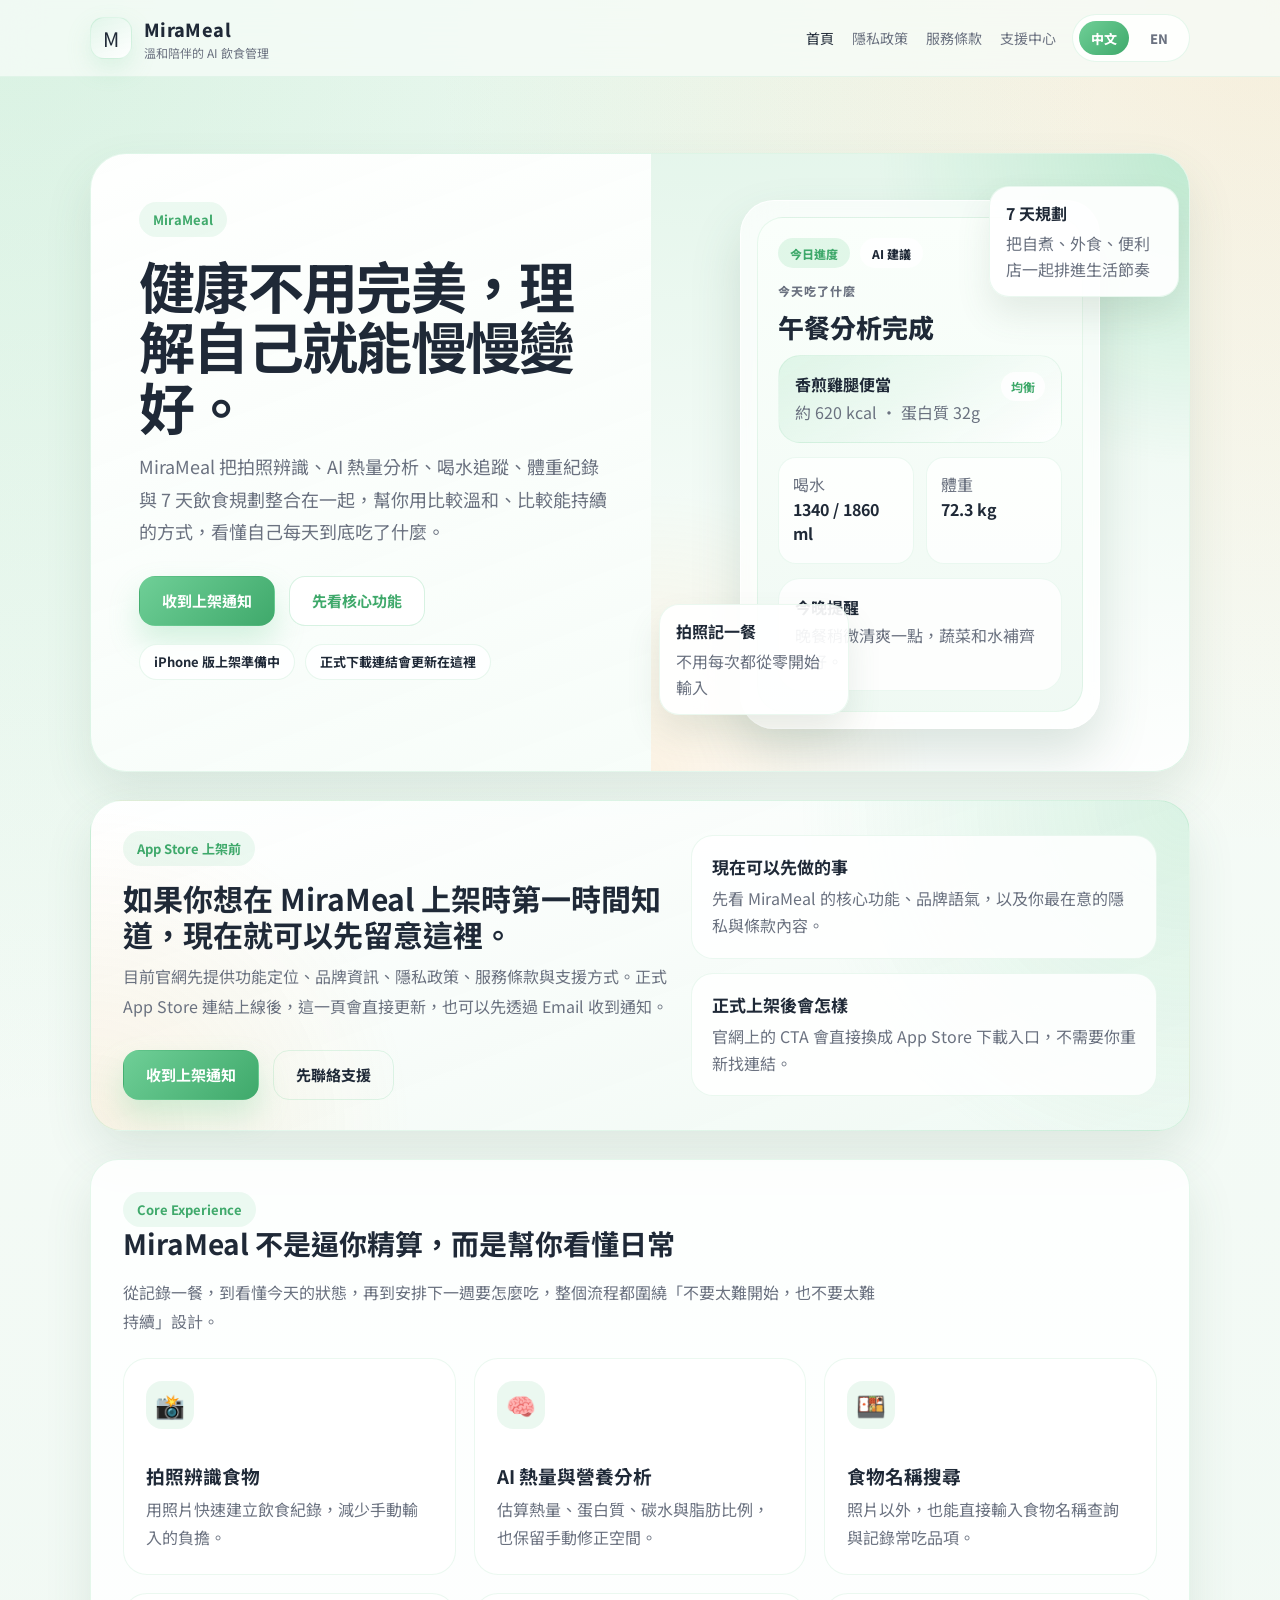
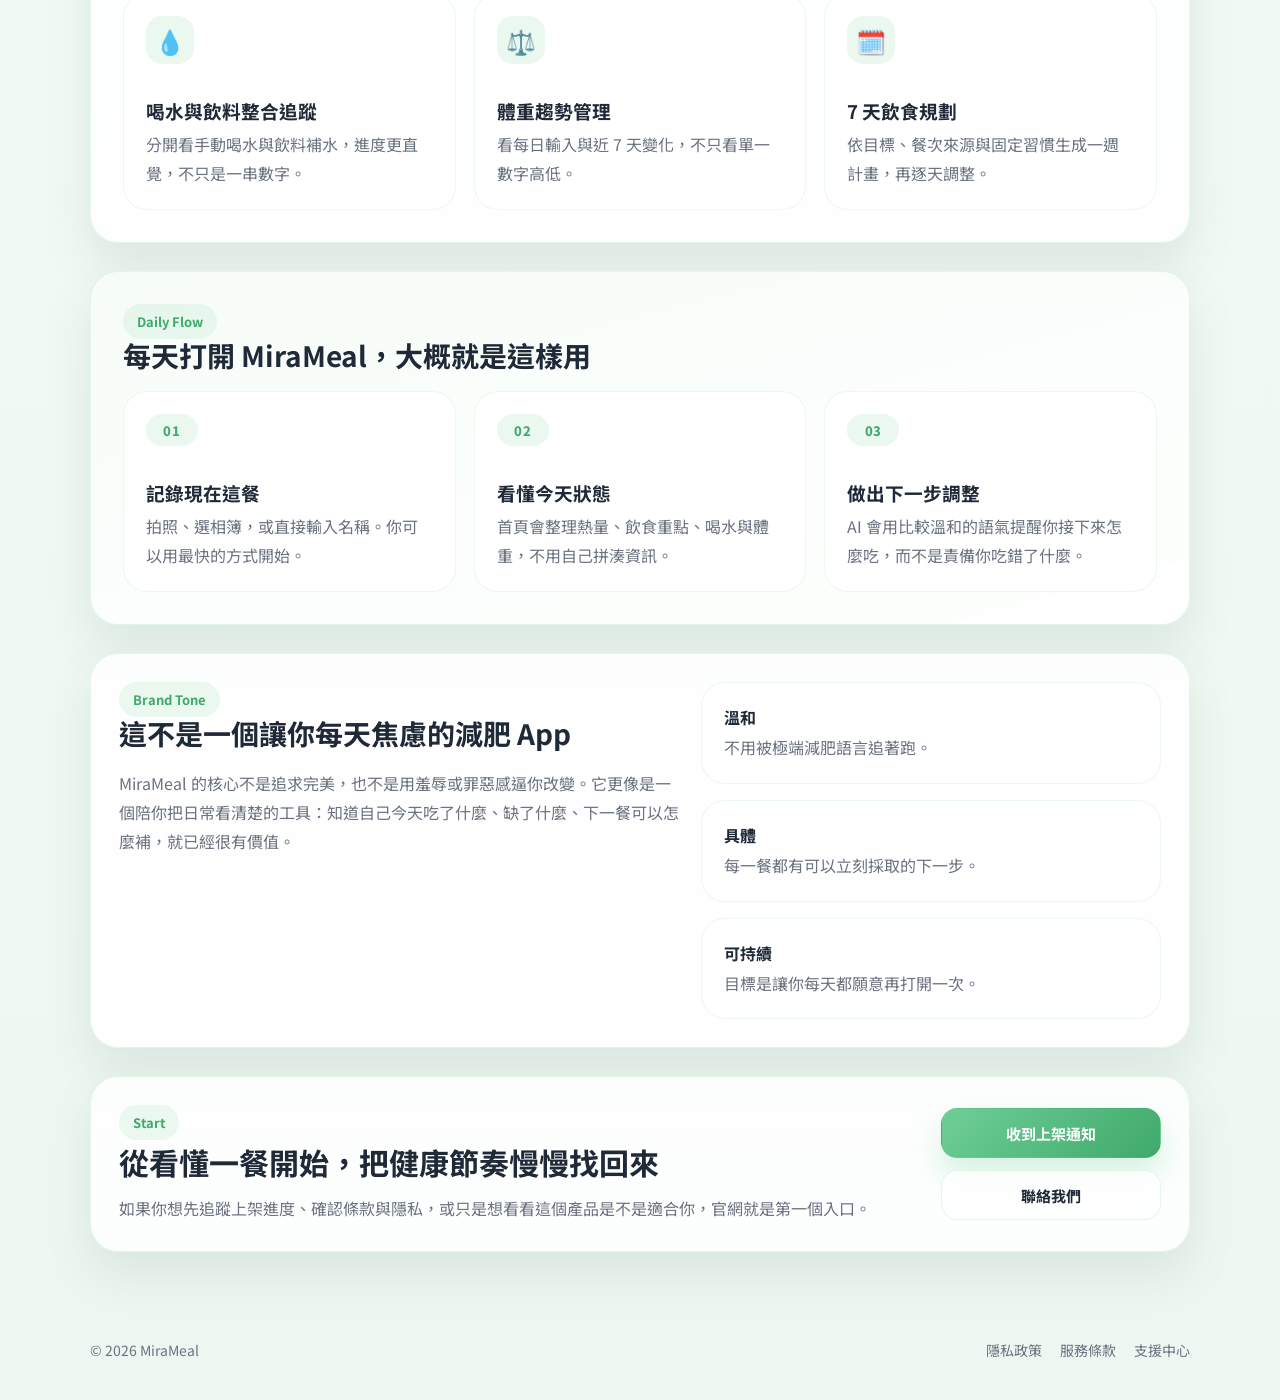
==== commit e6b3d850: "Polish site legal pages and add prelaunch App Store CTA" ====
--- a/index.html
+++ b/index.html
@@ -49,15 +49,15 @@
               <span class="eyebrow">MiraMeal</span>
               <h1>健康不用完美，理解自己就能慢慢變好。</h1>
               <p class="lead">
-                MiraMeal 把拍照辨識、AI 熱量分析、喝水追蹤、體重紀錄與 7 天飲食規劃整合在一起，讓你每天少一點壓力，多一點看懂自己的能力。
+                MiraMeal 把拍照辨識、AI 熱量分析、喝水追蹤、體重紀錄與 7 天飲食規劃整合在一起，幫你用比較溫和、比較能持續的方式，看懂自己每天到底吃了什麼。
               </p>
               <div class="hero-actions">
-                <a class="button button-primary" href="#overview">先看核心功能</a>
-                <a class="button button-secondary" href="./support.html">聯絡支援</a>
+                <a class="button button-primary" href="mailto:foodie.eye.2025@gmail.com?subject=MiraMeal%20App%20Store%20%E4%B8%8A%E6%9E%B6%E9%80%9A%E7%9F%A5&body=%E4%BD%A0%E5%A5%BD%EF%BC%8C%E6%88%91%E6%83%B3%E5%9C%A8%20MiraMeal%20%E6%AD%A3%E5%BC%8F%E4%B8%8A%E6%9E%B6%E6%99%82%E6%94%B6%E5%88%B0%E9%80%9A%E7%9F%A5%E3%80%82">收到上架通知</a>
+                <a class="button button-secondary" href="#overview">先看核心功能</a>
               </div>
               <div class="hero-inline-note">
-                <span class="summary-pill">iPhone App 準備上架中</span>
-                <span class="summary-pill">支援中文 / English</span>
+                <span class="summary-pill">iPhone 版上架準備中</span>
+                <span class="summary-pill">正式下載連結會更新在這裡</span>
               </div>
             </div>
             <div class="hero-visual">
@@ -106,13 +106,39 @@
           </div>
         </section>
 
+        <section class="section">
+          <div class="launch-band">
+            <div class="launch-copy">
+              <span class="eyebrow">App Store 上架前</span>
+              <h2>如果你想在 MiraMeal 上架時第一時間知道，現在就可以先留意這裡。</h2>
+              <p>
+                目前官網先提供功能定位、品牌資訊、隱私政策、服務條款與支援方式。正式 App Store 連結上線後，這一頁會直接更新，也可以先透過 Email 收到通知。
+              </p>
+              <div class="hero-actions">
+                <a class="button button-primary" href="mailto:foodie.eye.2025@gmail.com?subject=MiraMeal%20App%20Store%20%E4%B8%8A%E6%9E%B6%E9%80%9A%E7%9F%A5&body=%E4%BD%A0%E5%A5%BD%EF%BC%8C%E6%88%91%E6%83%B3%E5%9C%A8%20MiraMeal%20%E6%AD%A3%E5%BC%8F%E4%B8%8A%E6%9E%B6%E6%99%82%E6%94%B6%E5%88%B0%E9%80%9A%E7%9F%A5%E3%80%82">收到上架通知</a>
+                <a class="button button-ghost" href="./support.html">先聯絡支援</a>
+              </div>
+            </div>
+            <div class="launch-points">
+              <div class="launch-point">
+                <strong>現在可以先做的事</strong>
+                <span>先看 MiraMeal 的核心功能、品牌語氣，以及你最在意的隱私與條款內容。</span>
+              </div>
+              <div class="launch-point">
+                <strong>正式上架後會怎樣</strong>
+                <span>官網上的 CTA 會直接換成 App Store 下載入口，不需要你重新找連結。</span>
+              </div>
+            </div>
+          </div>
+        </section>
+
         <section class="section" id="overview">
           <div class="section-card section-card-home">
             <div class="section-intro">
               <span class="eyebrow">Core Experience</span>
               <h2 class="section-heading">MiraMeal 不是逼你精算，而是幫你看懂日常</h2>
               <p>
-                從記錄一餐，到看懂今天的狀態，再到安排下一週要怎麼吃，整個流程都圍繞「能持續用下去」設計。
+                從記錄一餐，到看懂今天的狀態，再到安排下一週要怎麼吃，整個流程都圍繞「不要太難開始，也不要太難持續」設計。
               </p>
             </div>
             <div class="home-feature-grid">
@@ -208,12 +234,12 @@
               <span class="eyebrow">Start</span>
               <h2>從看懂一餐開始，把健康節奏慢慢找回來</h2>
               <p>
-                想合作、想追蹤上架進度，或想先確認隱私與服務條款，都可以從官網這裡開始。
+                如果你想先追蹤上架進度、確認條款與隱私，或只是想看看這個產品是不是適合你，官網就是第一個入口。
               </p>
             </div>
             <div class="cta-actions-stack">
-              <a class="button button-primary" href="./support.html">聯絡我們</a>
-              <a class="button button-soft" href="./privacy.html">查看隱私政策</a>
+              <a class="button button-primary" href="mailto:foodie.eye.2025@gmail.com?subject=MiraMeal%20App%20Store%20%E4%B8%8A%E6%9E%B6%E9%80%9A%E7%9F%A5&body=%E4%BD%A0%E5%A5%BD%EF%BC%8C%E6%88%91%E6%83%B3%E5%9C%A8%20MiraMeal%20%E6%AD%A3%E5%BC%8F%E4%B8%8A%E6%9E%B6%E6%99%82%E6%94%B6%E5%88%B0%E9%80%9A%E7%9F%A5%E3%80%82">收到上架通知</a>
+              <a class="button button-soft" href="./support.html">聯絡我們</a>
             </div>
           </div>
         </section>
--- a/styles.css
+++ b/styles.css
@@ -1,4 +1,4 @@
-:root {
+﻿:root {
   --bg: #f5faf7;
   --surface: rgba(255, 255, 255, 0.86);
   --surface-strong: #ffffff;
@@ -257,6 +257,12 @@
   border-color: rgba(111, 207, 151, 0.18);
 }
 
+.button-ghost {
+  color: var(--text);
+  background: transparent;
+  border-color: rgba(111, 207, 151, 0.2);
+}
+
 .hero-side {
   position: relative;
   min-height: 100%;
@@ -449,6 +455,7 @@
 }
 
 .page-hero-card {
+  position: relative;
   display: grid;
   grid-template-columns: 1.15fr 0.85fr;
   gap: 22px;
@@ -457,6 +464,7 @@
   background: linear-gradient(160deg, rgba(255, 255, 255, 0.95), rgba(238, 249, 243, 0.92));
   border: 1px solid rgba(111, 207, 151, 0.18);
   box-shadow: var(--shadow);
+  overflow: hidden;
 }
 
 .page-hero-main {
@@ -535,6 +543,7 @@
   position: sticky;
   top: 98px;
   padding: 20px;
+  background: linear-gradient(180deg, rgba(251, 255, 252, 0.96), rgba(238, 249, 243, 0.9));
 }
 
 .sticky-panel h2,
@@ -604,7 +613,7 @@
 }
 
 .support-actions {
-  grid-template-columns: repeat(3, minmax(0, 1fr));
+  grid-template-columns: repeat(2, minmax(0, 1fr));
 }
 
 .support-grid {
@@ -613,6 +622,21 @@
 
 .action-card {
   padding: 22px;
+  transition: transform 0.18s ease, box-shadow 0.18s ease, border-color 0.18s ease;
+}
+
+.action-card:hover {
+  transform: translateY(-2px);
+  box-shadow: 0 24px 44px rgba(64, 108, 85, 0.14);
+}
+
+.action-card.is-accent {
+  background: linear-gradient(160deg, rgba(255, 247, 235, 0.96), rgba(255, 255, 255, 0.94));
+  border-color: rgba(242, 179, 93, 0.24);
+}
+
+.action-card.is-soft {
+  background: linear-gradient(160deg, rgba(223, 245, 231, 0.76), rgba(255, 255, 255, 0.94));
 }
 
 .action-card h3 {
@@ -717,6 +741,68 @@
   color: var(--primary-deep);
   text-decoration: underline;
   text-underline-offset: 3px;
+}
+
+.launch-band {
+  display: grid;
+  grid-template-columns: 1.08fr 0.92fr;
+  gap: 20px;
+  align-items: center;
+  padding: 30px 32px;
+  border-radius: 32px;
+  background:
+    radial-gradient(circle at top right, rgba(111, 207, 151, 0.22), transparent 34%),
+    radial-gradient(circle at bottom left, rgba(242, 179, 93, 0.14), transparent 28%),
+    linear-gradient(160deg, rgba(255, 255, 255, 0.96), rgba(239, 249, 243, 0.92));
+  border: 1px solid rgba(111, 207, 151, 0.18);
+  box-shadow: var(--shadow);
+}
+
+.launch-copy h2 {
+  margin: 14px 0 10px;
+  font-size: 30px;
+  line-height: 1.2;
+}
+
+.launch-copy p {
+  margin: 0;
+  color: var(--muted);
+  line-height: 1.85;
+}
+
+.launch-points {
+  display: grid;
+  gap: 14px;
+}
+
+.launch-point {
+  display: block;
+  padding: 18px 20px;
+  border-radius: 22px;
+  background: rgba(255, 255, 255, 0.86);
+  border: 1px solid rgba(111, 207, 151, 0.14);
+}
+
+.launch-point strong {
+  display: block;
+  margin-bottom: 6px;
+  font-size: 17px;
+}
+
+.launch-point span {
+  display: block;
+  color: var(--muted);
+  line-height: 1.7;
+}
+
+a.launch-point {
+  transition: transform 0.18s ease, box-shadow 0.18s ease, border-color 0.18s ease;
+}
+
+a.launch-point:hover {
+  transform: translateY(-2px);
+  box-shadow: 0 20px 38px rgba(64, 108, 85, 0.12);
+  border-color: rgba(111, 207, 151, 0.26);
 }
 
 @media (max-width: 900px) {
@@ -727,7 +813,8 @@
   .summary-grid,
   .support-actions,
   .support-grid,
-  .legal-shell {
+  .legal-shell,
+  .launch-band {
     grid-template-columns: 1fr;
   }
 
@@ -1113,3 +1200,4 @@
     width: 100%;
   }
 }
+
